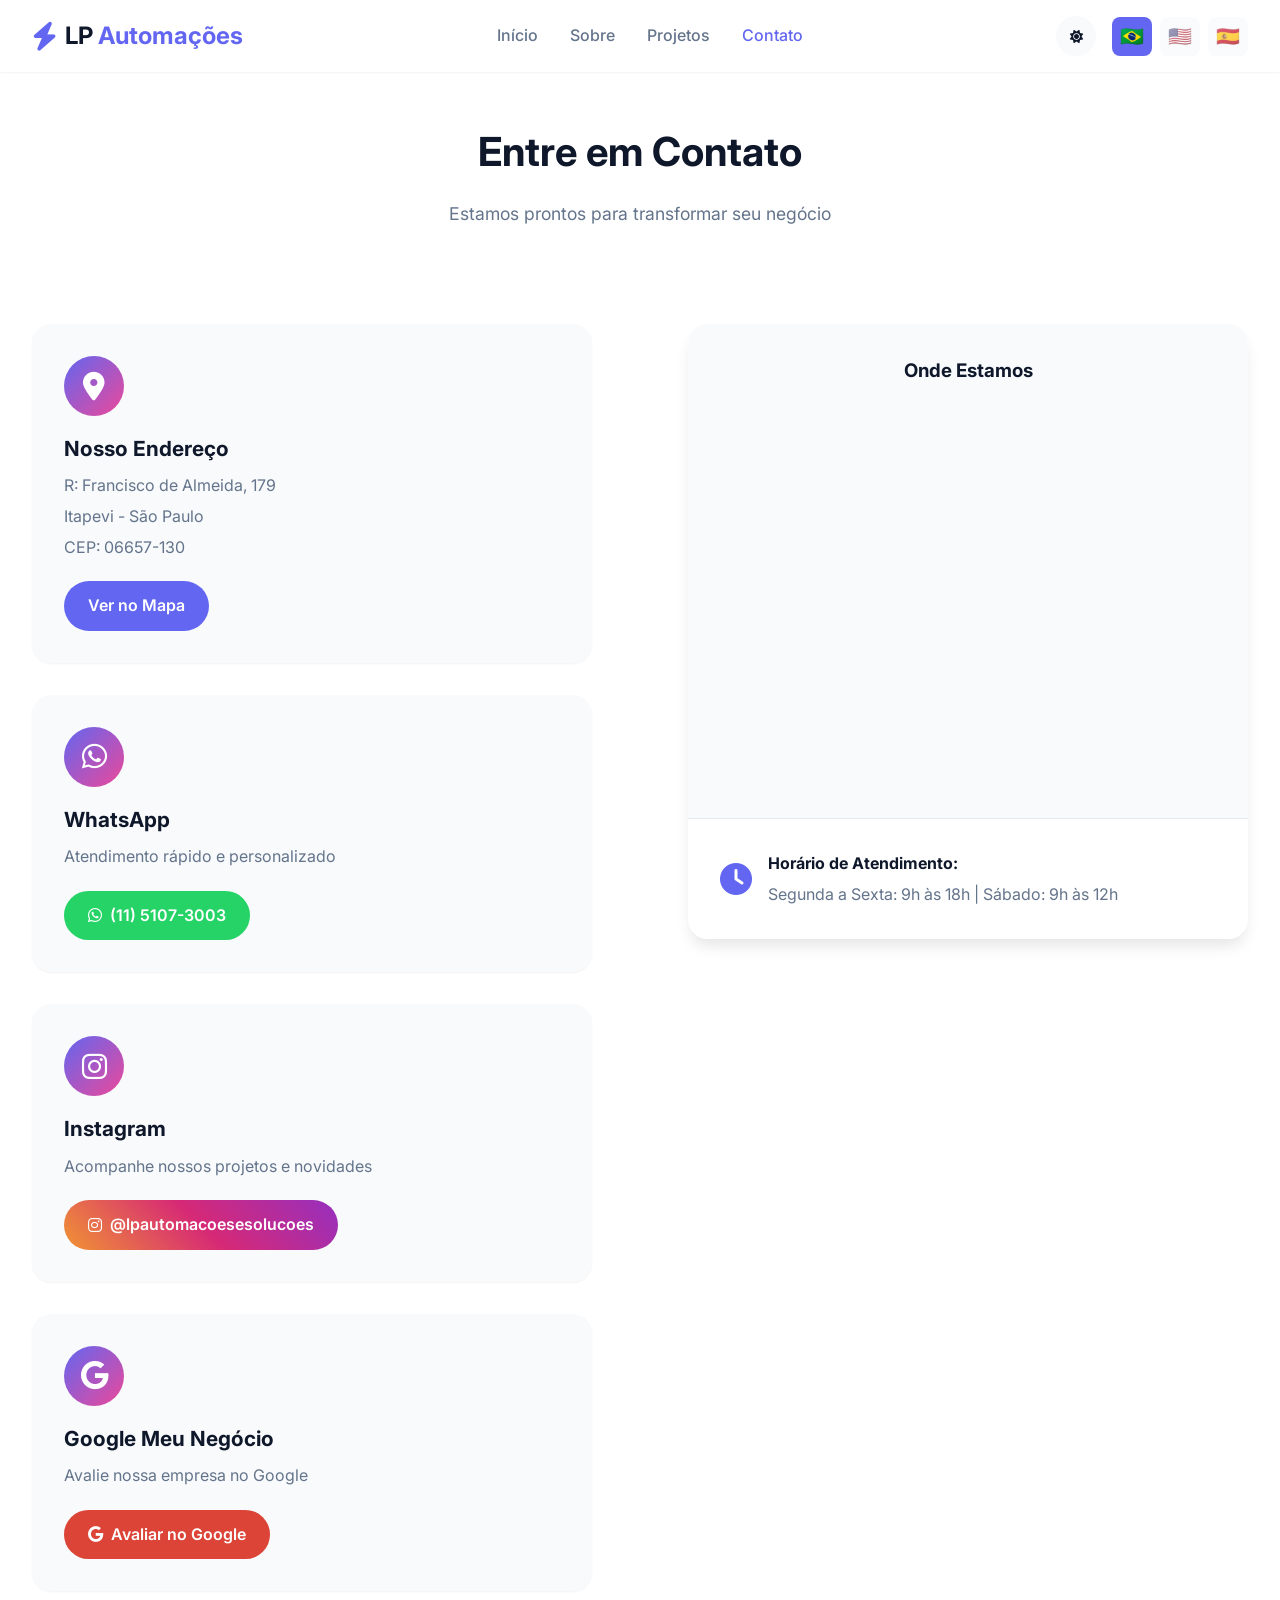
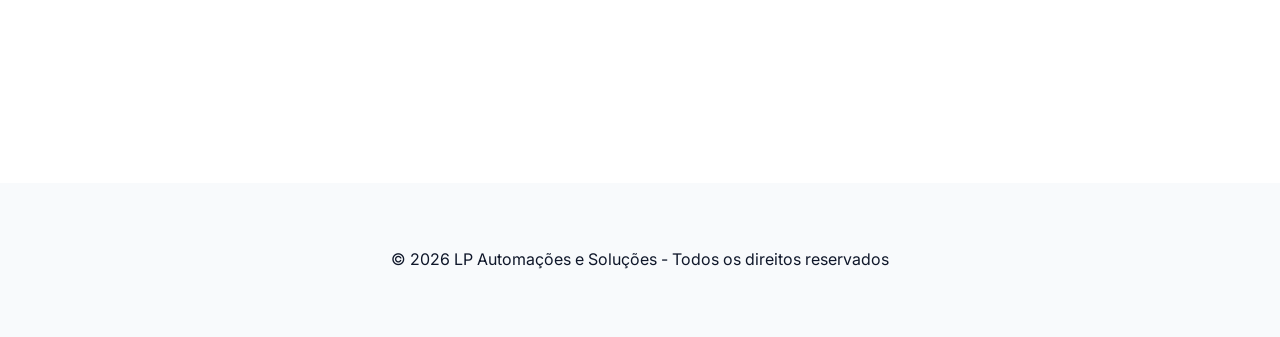
==== pages/contato.html @ f77b6e3c "Subindo site oficial da LP Automacoes" ====
<!DOCTYPE html>
<html lang="pt-BR">
<head>
    <meta charset="UTF-8">
    <meta name="viewport" content="width=device-width, initial-scale=1.0">
    <title>LP Automações - Contato</title>
    
    <!-- CSS -->    
    <link rel="stylesheet" href="../css/contato.css">
    <link rel="stylesheet" href="../css/light-theme.css" id="theme-style">
    
    <!-- Font Awesome -->
    <link rel="stylesheet" href="https://cdnjs.cloudflare.com/ajax/libs/font-awesome/6.5.1/css/all.min.css">
    
    <!-- Google Fonts -->
    <link href="https://fonts.googleapis.com/css2?family=Inter:wght@300;400;500;600;700;800&display=swap" rel="stylesheet">
</head>
<body>
    <!-- Header -->
    <header class="header">
        <div class="container">
            <div class="logo">
                <i class="fas fa-bolt"></i>
                <span>LP <span class="highlight">Automações</span></span>
            </div>
            <nav class="nav-menu">
                <ul>
                    <li><a href="../index.html" class="nav-link" data-i18n="nav.home">Início</a></li>
                    <li><a href="sobre.html" class="nav-link" data-i18n="nav.sobre">Sobre</a></li>
                    <li><a href="projetos.html" class="nav-link" data-i18n="nav.projetos">Projetos</a></li>
                    <li><a href="contato.html" class="nav-link active" data-i18n="nav.contato">Contato</a></li>
                </ul>
            </nav>
            <div class="nav-controls">
                <button id="theme-toggle" class="control-btn">
                    <i class="fas fa-sun"></i>
                </button>
                <div class="language-selector">
                    <button class="lang-btn" data-lang="pt-BR" title="Português">🇧🇷</button>
                    <button class="lang-btn" data-lang="en-US" title="English">🇺🇸</button>
                    <button class="lang-btn" data-lang="es-ES" title="Español">🇪🇸</button>
                </div>
            </div>
            <div class="mobile-menu-btn">
                <i class="fas fa-bars"></i>
            </div>
        </div>
    </header>

    <!-- Contato Section -->
    <section class="contato">
        <div class="container">
            <div class="section-header">
                <h2 data-i18n="contato.titulo">Entre em <span class="gradient-text">Contato</span></h2>
                <p data-i18n="contato.subtitulo">Estamos prontos para transformar seu negócio</p>
            </div>

            <div class="contato-grid">
                <!-- Lado Esquerdo - Informações -->
                <div class="contato-info">
                    <div class="info-card">
                        <div class="info-icon">
                            <i class="fas fa-map-marker-alt"></i>
                        </div>
                        <h3 data-i18n="contato.endereco.titulo">Nosso Endereço</h3>
                        <p>R: Francisco de Almeida, 179</p>
                        <p>Itapevi - São Paulo</p>
                        <p>CEP: 06657-130</p>
                        <a href="https://maps.google.com/?q=Francisco+de+Almeida,179,Itapevi,SP" target="_blank" class="btn-mapa" data-i18n="contato.endereco.btn">Ver no Mapa</a>
                    </div>

                    <div class="info-card">
                        <div class="info-icon">
                            <i class="fab fa-whatsapp"></i>
                        </div>
                        <h3 data-i18n="contato.whatsapp.titulo">WhatsApp</h3>
                        <p data-i18n="contato.whatsapp.sub">Atendimento rápido e personalizado</p>
                        <a href="https://wa.me/551151073003?text=Olá!%20Vim%20pelo%20site%20LP%20Automações%20e%20gostaria%20de%20mais%20informações%20sobre%20os%20serviços." target="_blank" class="btn-whatsapp">
                            <i class="fab fa-whatsapp"></i> (11) 5107-3003
                        </a>
                    </div>

                    <div class="info-card">
                        <div class="info-icon">
                            <i class="fab fa-instagram"></i>
                        </div>
                        <h3 data-i18n="contato.instagram.titulo">Instagram</h3>
                        <p data-i18n="contato.instagram.sub">Acompanhe nossos projetos e novidades</p>
                        <a href="https://www.instagram.com/lpautomacoesesolucoes/" target="_blank" class="btn-instagram">
                            <i class="fab fa-instagram"></i> @lpautomacoesesolucoes
                        </a>
                    </div>

                    <div class="info-card">
                        <div class="info-icon">
                            <i class="fab fa-google"></i>
                        </div>
                        <h3 data-i18n="contato.google.titulo">Google Meu Negócio</h3>
                        <p data-i18n="contato.google.sub">Avalie nossa empresa no Google</p>
                        <a href="https://share.google/zbVt1het4mjmB38Cn" target="_blank" class="btn-google">
                            <i class="fab fa-google"></i> Avaliar no Google
                        </a>
                    </div>
                </div>

                <!-- Lado Direito - Mapa -->
                <div class="contato-mapa">
                    <div class="mapa-card">
                        <h3 data-i18n="contato.mapa.titulo">Onde Estamos</h3>
                        <div class="mapa-container">
                            <iframe 
                                src="https://www.google.com/maps/embed?pb=!1m18!1m12!1m3!1d3661.024356957837!2d-46.938513!3d-23.443164!2m3!1f0!2f0!3f0!3m2!1i1024!2i768!4f13.1!3m3!1m2!1s0x94cec8b5d3e9d0e9%3A0x0!2zR8OjbWVzLCBSdWEgRnJhbmNpc2NvIGRlIEFsbWVpZGEsIDE3OSAtIEl0YXBldmksIFNQLCAwNjY1Ny0xMzA!5e0!3m2!1spt-BR!2sbr!4v1700000000000!5m2!1spt-BR!2sbr" 
                                width="100%" 
                                height="400" 
                                style="border:0;" 
                                allowfullscreen="" 
                                loading="lazy" 
                                referrerpolicy="no-referrer-when-downgrade">
                            </iframe>
                        </div>
                        <div class="horario-atendimento">
                            <i class="fas fa-clock"></i>
                            <div>
                                <strong data-i18n="contato.horario.titulo">Horário de Atendimento:</strong>
                                <p data-i18n="contato.horario.desc">Segunda a Sexta: 9h às 18h | Sábado: 9h às 12h</p>
                            </div>
                        </div>
                    </div>
                </div>
            </div>
        </div>
    </section>

    <!-- Footer -->
    <footer class="footer">
        <div class="container">
            <p>&copy; 2026 LP Automações e Soluções - <span data-i18n="footer.rights">Todos os direitos reservados</span></p>
        </div>
    </footer>

    <!-- Scripts -->    
    <script src="../js/contato.js"></script> 
</body>
</html>
---- css/contato.css ----
/* ========== VARIÁVEIS ========== */
:root {
    --primary: #6366f1;
    --primary-dark: #4f46e5;
    --secondary: #ec4899;
    --spacing-xs: 0.5rem;
    --spacing-sm: 1rem;
    --spacing-md: 2rem;
    --spacing-lg: 4rem;
    --spacing-xl: 6rem;
    --shadow-sm: 0 1px 2px 0 rgb(0 0 0 / 0.05);
    --shadow-md: 0 4px 6px -1px rgb(0 0 0 / 0.1);
    --shadow-lg: 0 10px 15px -3px rgb(0 0 0 / 0.1);
    --transition: all 0.3s ease;
}

* {
    margin: 0;
    padding: 0;
    box-sizing: border-box;
}

body {
    font-family: 'Inter', sans-serif;
    line-height: 1.6;
    overflow-x: hidden;
    transition: var(--transition);
}

.container {
    max-width: 1280px;
    margin: 0 auto;
    padding: 0 var(--spacing-md);
}

/* ========== HEADER ========== */
.header {
    position: fixed;
    top: 0;
    left: 0;
    width: 100%;
    backdrop-filter: blur(10px);
    z-index: 1000;
    transition: var(--transition);
    box-shadow: var(--shadow-sm);
    background: var(--bg-primary);
}

.header .container {
    display: flex;
    justify-content: space-between;
    align-items: center;
    padding: var(--spacing-sm) var(--spacing-md);
}

.logo {
    display: flex;
    align-items: center;
    gap: 0.5rem;
    font-size: 1.5rem;
    font-weight: 700;
    color: var(--text-primary);
}

.logo i {
    color: var(--primary);
    font-size: 1.8rem;
}

.logo .highlight {
    color: var(--primary);
}

/* ========== NAVEGAÇÃO DESKTOP ========== */
.nav-menu ul {
    display: flex;
    gap: var(--spacing-md);
    list-style: none;
}

.nav-link {
    text-decoration: none;
    font-weight: 500;
    transition: var(--transition);
    color: var(--text-secondary);
}

.nav-link:hover,
.nav-link.active {
    color: var(--primary);
}

/* ========== CONTROLES (TEMA E IDIOMA) ========== */
.nav-controls {
    display: flex;
    align-items: center;
    gap: var(--spacing-sm);
}

.control-btn {
    background: var(--bg-secondary);
    border: none;
    width: 40px;
    height: 40px;
    border-radius: 50%;
    cursor: pointer;
    transition: var(--transition);
    color: var(--text-primary);
}

.control-btn:hover {
    background: var(--primary);
    color: white;
    transform: rotate(15deg);
}

.language-selector {
    display: flex;
    gap: 0.5rem;
}

.lang-btn {
    background: var(--bg-secondary);
    border: none;
    padding: 0.5rem;
    border-radius: 8px;
    cursor: pointer;
    transition: var(--transition);
    font-size: 1.2rem;
    opacity: 0.7;
}

.lang-btn:hover {
    opacity: 1;
    transform: scale(1.05);
}

.lang-btn.active {
    opacity: 1;
    background: var(--primary);
}

/* ========== BOTÃO MOBILE ========== */
.mobile-menu-btn {
    display: none;
    font-size: 1.5rem;
    cursor: pointer;
    color: var(--text-primary);
    background: none;
    border: none;
    width: 40px;
    height: 40px;
    border-radius: 8px;
    z-index: 1002;
}

/* ========== MENU MOBILE (SIDEBAR) ========== */
@media (max-width: 768px) {
    .nav-controls {
        display: none;
    }
    
    .mobile-menu-btn {
        display: block;
    }
    
    .nav-menu {
        position: fixed;
        top: 0;
        left: -280px;
        width: 280px;
        height: 100vh;
        background: var(--bg-primary);
        transition: left 0.3s ease;
        z-index: 1001;
        padding: 80px 24px 24px 24px;
        overflow-y: auto;
        box-shadow: 2px 0 10px rgba(0, 0, 0, 0.1);
    }
    
    .nav-menu.active {
        left: 0;
    }
    
    .nav-menu ul {
        flex-direction: column;
        align-items: flex-start;
        gap: 1.5rem;
    }
    
    .nav-link {
        font-size: 1.2rem;
        padding: 8px 0;
        display: block;
    }
    
    body.menu-open::before {
        content: '';
        position: fixed;
        top: 0;
        left: 0;
        right: 0;
        bottom: 0;
        background: rgba(0, 0, 0, 0.5);
        z-index: 1000;
    }
    
    body.menu-open {
        overflow: hidden;
    }
}

/* ========== CONTATO SECTION ========== */
.contato {
    padding: 120px 0 var(--spacing-xl);
    min-height: 100vh;
}

.section-header {
    text-align: center;
    margin-bottom: var(--spacing-xl);
}

.section-header h2 {
    font-size: 2.5rem;
    font-weight: 700;
    margin-bottom: var(--spacing-sm);
}

.gradient-text {
    background: linear-gradient(135deg, var(--primary), var(--secondary));
    -webkit-background-clip: text;
    background-clip: text;
    color: transparent;
}

.section-header p {
    font-size: 1.1rem;
    color: var(--text-secondary);
}

/* ========== GRID CONTATO ========== */
.contato-grid {
    display: grid;
    grid-template-columns: 1fr 1fr;
    gap: var(--spacing-xl);
}

/* ========== LADO ESQUERDO - INFO CARDS ========== */
.contato-info {
    display: flex;
    flex-direction: column;
    gap: var(--spacing-md);
}

.info-card {
    background: var(--bg-secondary);
    border-radius: 20px;
    padding: var(--spacing-md);
    transition: var(--transition);
    box-shadow: var(--shadow-sm);
}

.info-card:hover {
    transform: translateY(-5px);
    box-shadow: var(--shadow-lg);
}

.info-icon {
    width: 60px;
    height: 60px;
    background: linear-gradient(135deg, var(--primary), var(--secondary));
    border-radius: 50%;
    display: flex;
    align-items: center;
    justify-content: center;
    margin-bottom: var(--spacing-sm);
}

.info-icon i {
    font-size: 1.8rem;
    color: white;
}

.info-card h3 {
    font-size: 1.3rem;
    margin-bottom: var(--spacing-xs);
    color: var(--text-primary);
}

.info-card p {
    color: var(--text-secondary);
    margin-bottom: 5px;
    line-height: 1.6;
}

/* ========== BOTÕES DE CONTATO ========== */
.btn-mapa, .btn-whatsapp, .btn-instagram, .btn-google {
    display: inline-flex;
    align-items: center;
    gap: 0.5rem;
    padding: 0.75rem 1.5rem;
    border-radius: 50px;
    text-decoration: none;
    font-weight: 600;
    margin-top: var(--spacing-sm);
    transition: var(--transition);
    border: none;
    cursor: pointer;
}

.btn-mapa {
    background: var(--primary);
    color: white;
}

.btn-mapa:hover {
    background: var(--primary-dark);
    transform: translateX(5px);
}

.btn-whatsapp {
    background: #25D366;
    color: white;
}

.btn-whatsapp:hover {
    background: #128C7E;
    transform: translateX(5px);
}

.btn-instagram {
    background: linear-gradient(45deg, #f09433, #d62976, #962fbf);
    color: white;
}

.btn-instagram:hover {
    transform: translateX(5px);
    filter: brightness(1.05);
}

.btn-google {
    background: #DB4437;
    color: white;
}

.btn-google:hover {
    background: #C53929;
    transform: translateX(5px);
}

/* ========== LADO DIREITO - MAPA ========== */
.contato-mapa {
    position: sticky;
    top: 100px;
    height: fit-content;
}

.mapa-card {
    background: var(--bg-secondary);
    border-radius: 20px;
    overflow: hidden;
    box-shadow: var(--shadow-lg);
}

.mapa-card h3 {
    padding: var(--spacing-md);
    margin: 0;
    text-align: center;
    color: var(--text-primary);
}

.mapa-container {
    width: 100%;
    height: 400px;
    overflow: hidden;
}

.mapa-container iframe {
    width: 100%;
    height: 100%;
}

.horario-atendimento {
    display: flex;
    align-items: center;
    gap: var(--spacing-sm);
    padding: var(--spacing-md);
    background: var(--bg-primary);
    border-top: 1px solid var(--border-color);
}

.horario-atendimento i {
    font-size: 2rem;
    color: var(--primary);
}

.horario-atendimento strong {
    display: block;
    margin-bottom: 5px;
    color: var(--text-primary);
}

.horario-atendimento p {
    color: var(--text-secondary);
    margin: 0;
}

/* ========== FOOTER ========== */
.footer {
    background: var(--bg-secondary);
    padding: var(--spacing-lg) 0;
    text-align: center;
    margin-top: var(--spacing-xl);
}

/* ========== RESPONSIVO ========== */
@media (max-width: 1024px) {
    .contato {
        padding: 100px 0 var(--spacing-lg);
    }
    
    .section-header h2 {
        font-size: 2.2rem;
    }
}

@media (max-width: 768px) {
    .contato {
        padding: 90px 0 var(--spacing-lg);
    }
    
    .contato-grid {
        grid-template-columns: 1fr;
        gap: var(--spacing-lg);
    }
    
    .contato-mapa {
        position: static;
    }
    
    .mapa-container {
        height: 300px;
    }
    
    .section-header h2 {
        font-size: 1.8rem;
    }
    
    .info-card h3 {
        font-size: 1.1rem;
    }
    
    .btn-mapa, .btn-whatsapp, .btn-instagram, .btn-google {
        padding: 0.6rem 1.2rem;
        font-size: 0.9rem;
    }
}

@media (max-width: 480px) {
    .contato {
        padding: 80px 0 var(--spacing-md);
    }
    
    .section-header h2 {
        font-size: 1.5rem;
    }
    
    .mapa-container {
        height: 250px;
    }
    
    .horario-atendimento {
        flex-direction: column;
        text-align: center;
    }
}

/* ========== FILTRO PARA O MAPA NO TEMA ESCURO ========== */
body.dark-theme .mapa-container iframe {
    filter: invert(1) hue-rotate(180deg);
}
---- css/light-theme.css ----
:root {
    --bg-primary: #ffffff;
    --bg-secondary: #f8fafc;
    --text-primary: #0f172a;
    --text-secondary: #64748b;
    --border-color: #e2e8f0;
}

body {
    background: var(--bg-primary);
    color: var(--text-primary);
}

.header {
    background: rgba(255, 255, 255, 0.9);
}
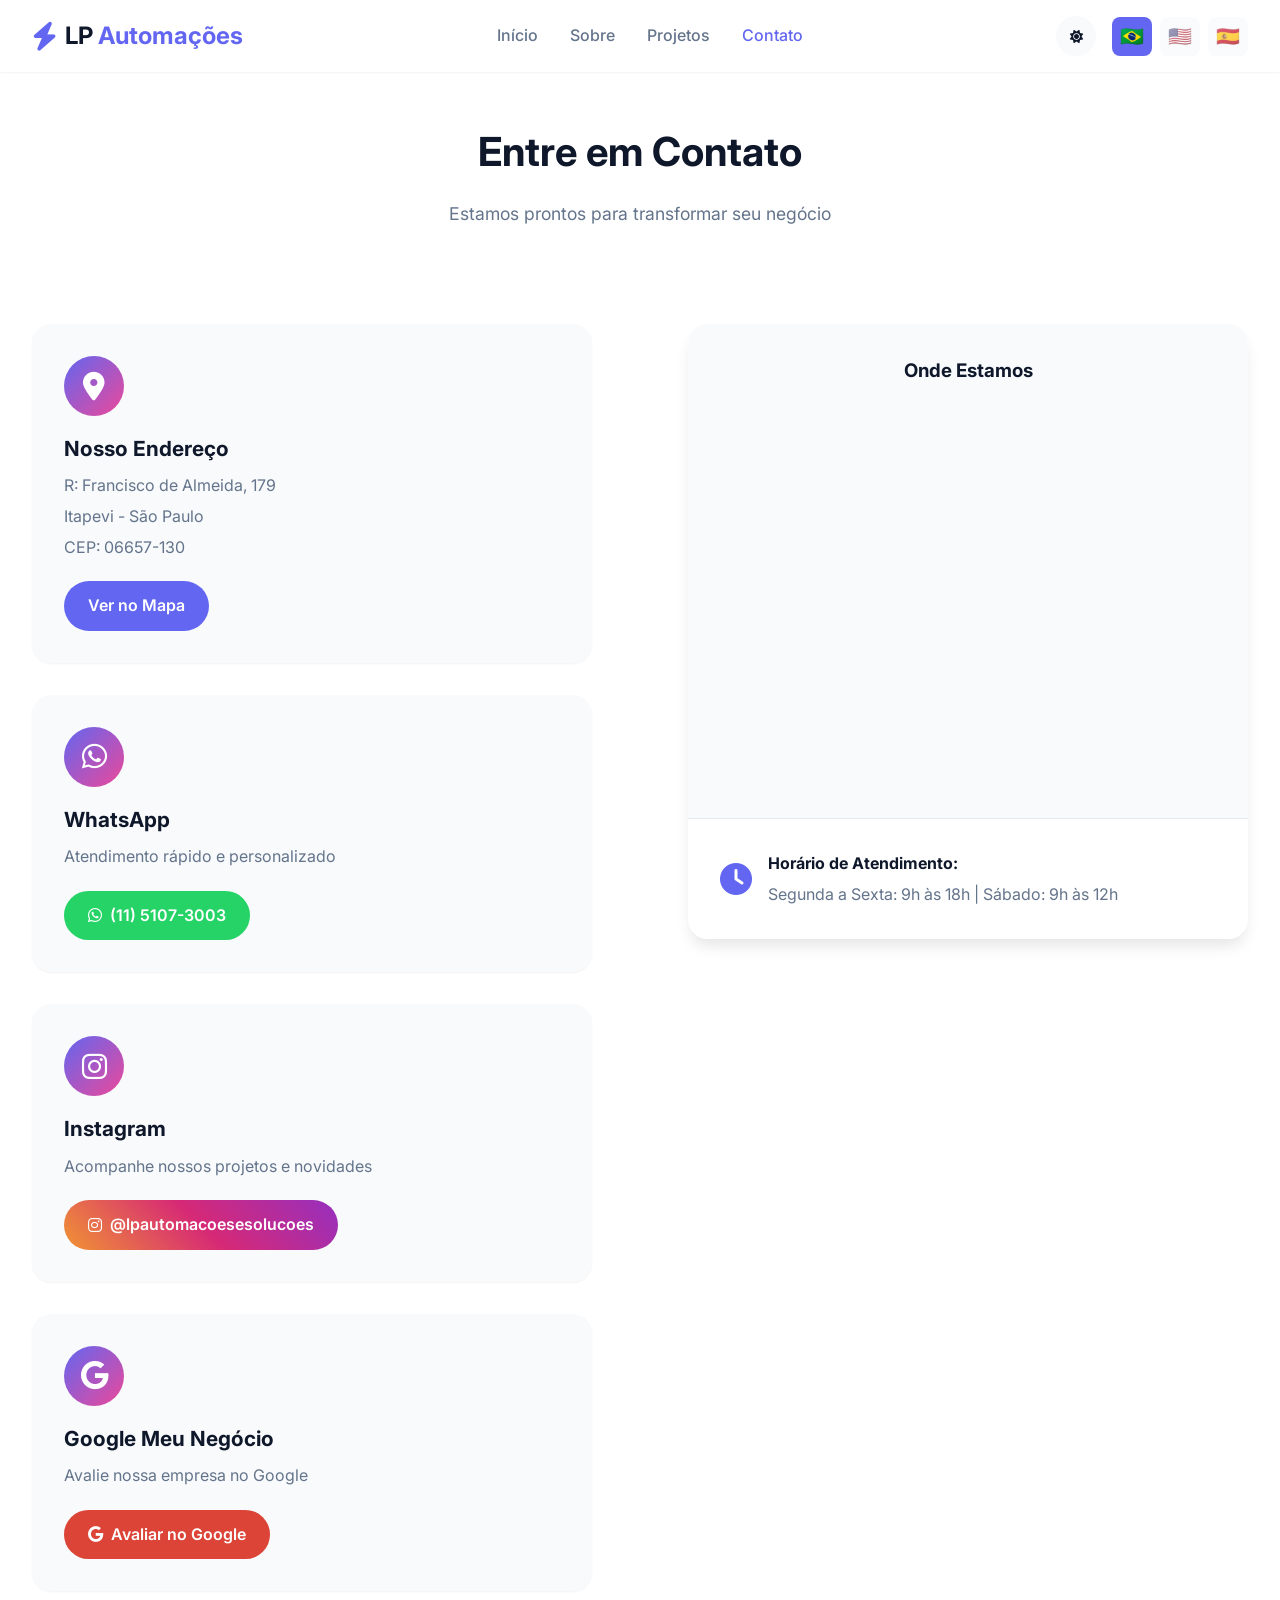
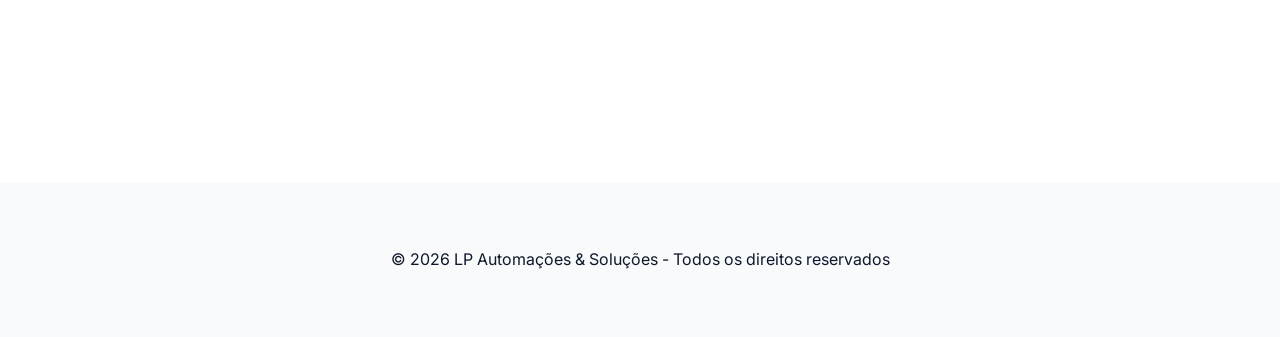
==== commit 474d53ba: "Correcao na nomenclatura do site." ====
--- a/pages/contato.html
+++ b/pages/contato.html
@@ -134,7 +134,7 @@
     <!-- Footer -->
     <footer class="footer">
         <div class="container">
-            <p>&copy; 2026 LP Automações e Soluções - <span data-i18n="footer.rights">Todos os direitos reservados</span></p>
+            <p>&copy; 2026 LP Automações & Soluções - <span data-i18n="footer.rights">Todos os direitos reservados</span></p>
         </div>
     </footer>
 
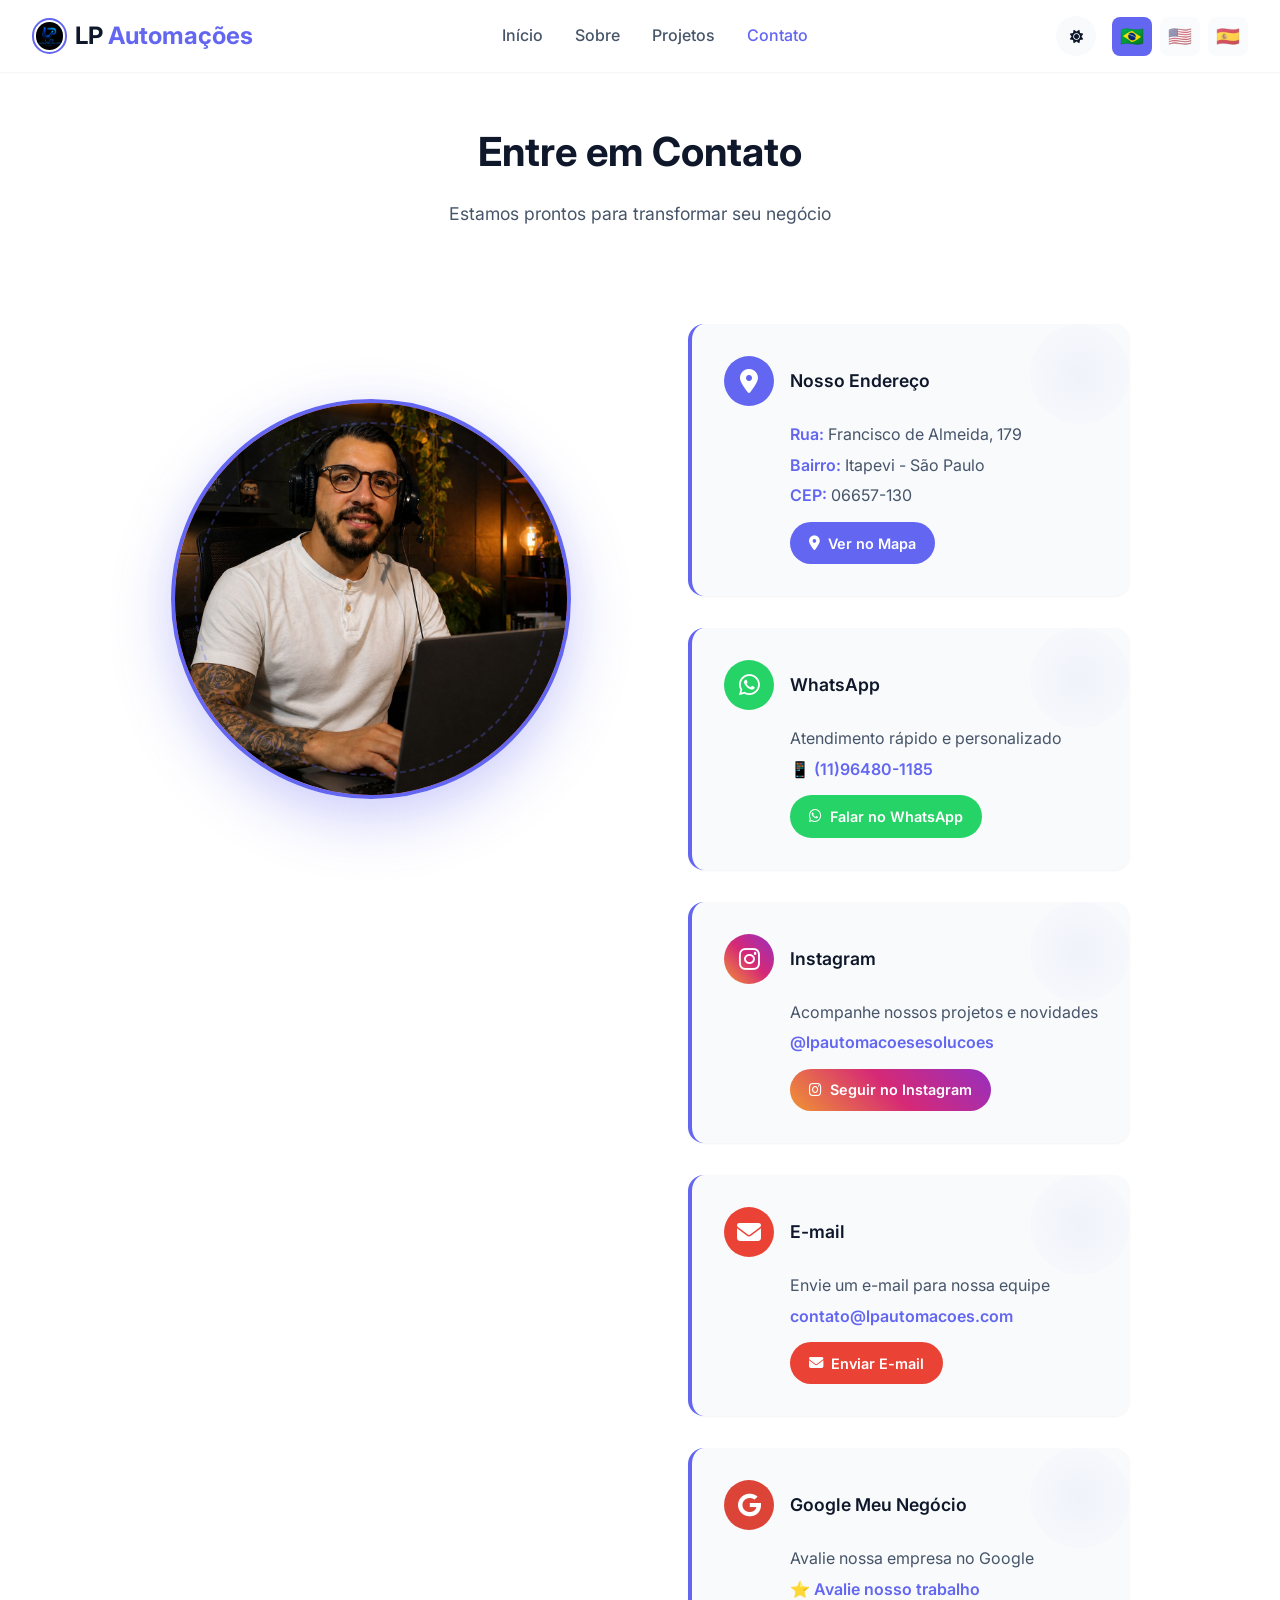
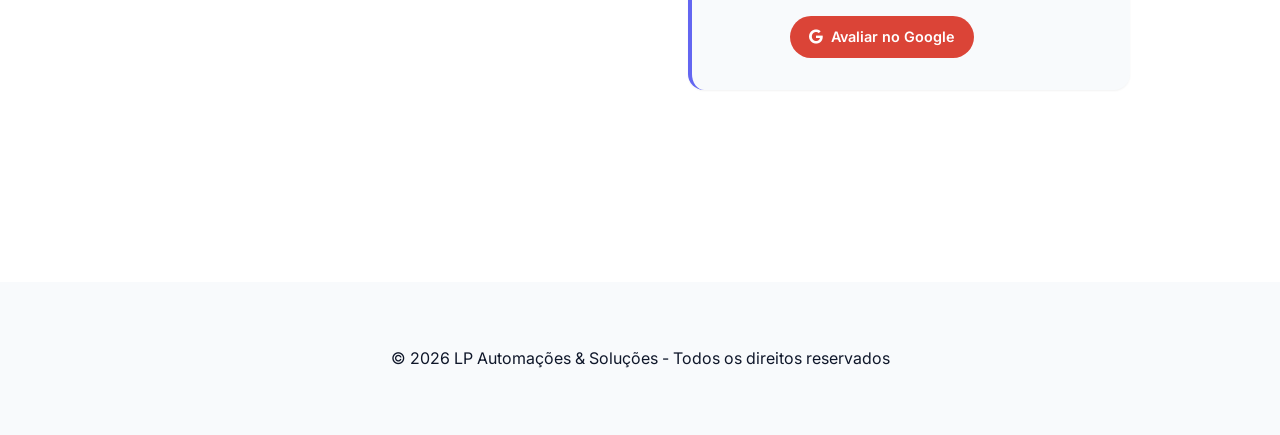
==== commit 4898e7da: "Atualizando e adicionando novas fotos no site." ====
--- a/pages/contato.html
+++ b/pages/contato.html
@@ -20,7 +20,7 @@
     <header class="header">
         <div class="container">
             <div class="logo">
-                <i class="fas fa-bolt"></i>
+                <img src="../assets/logo-lp.png" alt="LP Automações" class="logo-img">
                 <span>LP <span class="highlight">Automações</span></span>
             </div>
             <nav class="nav-menu">
@@ -56,74 +56,104 @@
             </div>
 
             <div class="contato-grid">
-                <!-- Lado Esquerdo - Informações -->
-                <div class="contato-info">
-                    <div class="info-card">
-                        <div class="info-icon">
-                            <i class="fas fa-map-marker-alt"></i>
+                <!-- Lado Esquerdo - Foto -->
+                <div class="contato-foto">
+                    <div class="foto-container">
+                        <img src="../assets/eu-tatto.jpeg" alt="Leonardo Possan - CEO LP Automações">
+                        <div class="foto-overlay">
+                            <div class="overlay-content">
+                                <i class="fas fa-quote-right"></i>
+                                <p>"Tecnologia que transforma negócios"</p>
+                            </div>
                         </div>
-                        <h3 data-i18n="contato.endereco.titulo">Nosso Endereço</h3>
-                        <p>R: Francisco de Almeida, 179</p>
-                        <p>Itapevi - São Paulo</p>
-                        <p>CEP: 06657-130</p>
-                        <a href="https://maps.google.com/?q=Francisco+de+Almeida,179,Itapevi,SP" target="_blank" class="btn-mapa" data-i18n="contato.endereco.btn">Ver no Mapa</a>
-                    </div>
-
-                    <div class="info-card">
-                        <div class="info-icon">
-                            <i class="fab fa-whatsapp"></i>
-                        </div>
-                        <h3 data-i18n="contato.whatsapp.titulo">WhatsApp</h3>
-                        <p data-i18n="contato.whatsapp.sub">Atendimento rápido e personalizado</p>
-                        <a href="https://wa.me/551151073003?text=Olá!%20Vim%20pelo%20site%20LP%20Automações%20e%20gostaria%20de%20mais%20informações%20sobre%20os%20serviços." target="_blank" class="btn-whatsapp">
-                            <i class="fab fa-whatsapp"></i> (11) 5107-3003
-                        </a>
-                    </div>
-
-                    <div class="info-card">
-                        <div class="info-icon">
-                            <i class="fab fa-instagram"></i>
-                        </div>
-                        <h3 data-i18n="contato.instagram.titulo">Instagram</h3>
-                        <p data-i18n="contato.instagram.sub">Acompanhe nossos projetos e novidades</p>
-                        <a href="https://www.instagram.com/lpautomacoesesolucoes/" target="_blank" class="btn-instagram">
-                            <i class="fab fa-instagram"></i> @lpautomacoesesolucoes
-                        </a>
-                    </div>
-
-                    <div class="info-card">
-                        <div class="info-icon">
-                            <i class="fab fa-google"></i>
-                        </div>
-                        <h3 data-i18n="contato.google.titulo">Google Meu Negócio</h3>
-                        <p data-i18n="contato.google.sub">Avalie nossa empresa no Google</p>
-                        <a href="https://share.google/zbVt1het4mjmB38Cn" target="_blank" class="btn-google">
-                            <i class="fab fa-google"></i> Avaliar no Google
-                        </a>
                     </div>
                 </div>
 
-                <!-- Lado Direito - Mapa -->
-                <div class="contato-mapa">
-                    <div class="mapa-card">
-                        <h3 data-i18n="contato.mapa.titulo">Onde Estamos</h3>
-                        <div class="mapa-container">
-                            <iframe 
-                                src="https://www.google.com/maps/embed?pb=!1m18!1m12!1m3!1d3661.024356957837!2d-46.938513!3d-23.443164!2m3!1f0!2f0!3f0!3m2!1i1024!2i768!4f13.1!3m3!1m2!1s0x94cec8b5d3e9d0e9%3A0x0!2zR8OjbWVzLCBSdWEgRnJhbmNpc2NvIGRlIEFsbWVpZGEsIDE3OSAtIEl0YXBldmksIFNQLCAwNjY1Ny0xMzA!5e0!3m2!1spt-BR!2sbr!4v1700000000000!5m2!1spt-BR!2sbr" 
-                                width="100%" 
-                                height="400" 
-                                style="border:0;" 
-                                allowfullscreen="" 
-                                loading="lazy" 
-                                referrerpolicy="no-referrer-when-downgrade">
-                            </iframe>
+                <!-- Lado Direito - Cards de Contato -->
+                <div class="contato-cards">
+                    <!-- Card 1: Endereço -->
+                    <div class="contato-card">
+                        <div class="card-header">
+                            <div class="card-icon endereco">
+                                <i class="fas fa-map-marker-alt"></i>
+                            </div>
+                            <h3 data-i18n="contato.endereco.titulo">Nosso Endereço</h3>
                         </div>
-                        <div class="horario-atendimento">
-                            <i class="fas fa-clock"></i>
-                            <div>
-                                <strong data-i18n="contato.horario.titulo">Horário de Atendimento:</strong>
-                                <p data-i18n="contato.horario.desc">Segunda a Sexta: 9h às 18h | Sábado: 9h às 12h</p>
+                        <div class="card-content">
+                            <p><span class="destaque">Rua:</span> Francisco de Almeida, 179</p>
+                            <p><span class="destaque">Bairro:</span> Itapevi - São Paulo</p>
+                            <p><span class="destaque">CEP:</span> 06657-130</p>
+                            <a href="https://maps.google.com/?q=Francisco+de+Almeida,179,Itapevi,SP" target="_blank" class="btn-contato mapa">
+                                <i class="fas fa-location-dot"></i> Ver no Mapa
+                            </a>
+                        </div>
+                    </div>
+
+                    <!-- Card 2: WhatsApp -->
+                    <div class="contato-card">
+                        <div class="card-header">
+                            <div class="card-icon whatsapp">
+                                <i class="fab fa-whatsapp"></i>
                             </div>
+                            <h3 data-i18n="contato.whatsapp.titulo">WhatsApp</h3>
+                        </div>
+                        <div class="card-content">
+                            <p>Atendimento rápido e personalizado</p>
+                            <p><span class="destaque">📱 (11)96480-1185</span></p>
+                            <a href="https://wa.me/5511964801185" target="_blank" class="btn-contato whatsapp">
+                                <i class="fab fa-whatsapp"></i> Falar no WhatsApp
+                            </a>
+                        </div>
+                    </div>
+
+                    <!-- Card 3: Instagram -->
+                    <div class="contato-card">
+                        <div class="card-header">
+                            <div class="card-icon instagram">
+                                <i class="fab fa-instagram"></i>
+                            </div>
+                            <h3 data-i18n="contato.instagram.titulo">Instagram</h3>
+                        </div>
+                        <div class="card-content">
+                            <p>Acompanhe nossos projetos e novidades</p>
+                            <p><span class="destaque">@lpautomacoesesolucoes</span></p>
+                            <a href="https://www.instagram.com/lpautomacoesesolucoes/" target="_blank" class="btn-contato instagram">
+                                <i class="fab fa-instagram"></i> Seguir no Instagram
+                            </a>
+                        </div>
+                    </div>
+
+                    <!-- Card 4: Email -->
+                    <div class="contato-card">
+                        <div class="card-header">
+                            <div class="card-icon email">
+                                <i class="fas fa-envelope"></i>
+                            </div>
+                            <h3>E-mail</h3>
+                        </div>
+                        <div class="card-content">
+                            <p>Envie um e-mail para nossa equipe</p>
+                            <p><span class="destaque">contato@lpautomacoes.com</span></p>
+                            <a href="mailto:contato@lpautomacoes.com" class="btn-contato email">
+                                <i class="fas fa-envelope"></i> Enviar E-mail
+                            </a>
+                        </div>
+                    </div>
+
+                    <!-- Card 5: Google Meu Negócio -->
+                    <div class="contato-card">
+                        <div class="card-header">
+                            <div class="card-icon google">
+                                <i class="fab fa-google"></i>
+                            </div>
+                            <h3 data-i18n="contato.google.titulo">Google Meu Negócio</h3>
+                        </div>
+                        <div class="card-content">
+                            <p>Avalie nossa empresa no Google</p>
+                            <p><span class="destaque">⭐ Avalie nosso trabalho</span></p>
+                            <a href="https://share.google/zbVt1het4mjmB38Cn" target="_blank" class="btn-contato google">
+                                <i class="fab fa-google"></i> Avaliar no Google
+                            </a>
                         </div>
                     </div>
                 </div>
--- a/css/contato.css
+++ b/css/contato.css
@@ -1,4 +1,6 @@
-/* ========== VARIÁVEIS ========== */
+/* ========================================
+   1. VARIÁVEIS E RESET
+   ======================================== */
 :root {
     --primary: #6366f1;
     --primary-dark: #4f46e5;
@@ -11,7 +13,10 @@
     --shadow-sm: 0 1px 2px 0 rgb(0 0 0 / 0.05);
     --shadow-md: 0 4px 6px -1px rgb(0 0 0 / 0.1);
     --shadow-lg: 0 10px 15px -3px rgb(0 0 0 / 0.1);
+    --shadow-xl: 0 20px 60px rgba(99, 102, 241, 0.3);
     --transition: all 0.3s ease;
+    --radius: 16px;
+    --radius-full: 50%;
 }
 
 * {
@@ -33,7 +38,9 @@
     padding: 0 var(--spacing-md);
 }
 
-/* ========== HEADER ========== */
+/* ========================================
+   2. HEADER
+   ======================================== */
 .header {
     position: fixed;
     top: 0;
@@ -53,6 +60,7 @@
     padding: var(--spacing-sm) var(--spacing-md);
 }
 
+/* ---------- LOGO ---------- */
 .logo {
     display: flex;
     align-items: center;
@@ -62,16 +70,33 @@
     color: var(--text-primary);
 }
 
+.logo-img {
+    height: 2.2rem;
+    width: 2.2rem;
+    display: block;
+    object-fit: cover;
+    border-radius: var(--radius-full);
+    border: 2px solid var(--primary);
+    padding: 2px;
+    background: var(--bg-primary);
+    transition: var(--transition);
+}
+
+.logo-img:hover {
+    transform: scale(1.05);
+    border-color: var(--primary-dark);
+    box-shadow: 0 0 20px rgba(59, 130, 246, 0.3);
+}
+
 .logo i {
-    color: var(--primary);
-    font-size: 1.8rem;
+    display: none;
 }
 
 .logo .highlight {
     color: var(--primary);
 }
 
-/* ========== NAVEGAÇÃO DESKTOP ========== */
+/* ---------- NAVEGAÇÃO ---------- */
 .nav-menu ul {
     display: flex;
     gap: var(--spacing-md);
@@ -90,7 +115,7 @@
     color: var(--primary);
 }
 
-/* ========== CONTROLES (TEMA E IDIOMA) ========== */
+/* ---------- CONTROLES ---------- */
 .nav-controls {
     display: flex;
     align-items: center;
@@ -102,7 +127,7 @@
     border: none;
     width: 40px;
     height: 40px;
-    border-radius: 50%;
+    border-radius: var(--radius-full);
     cursor: pointer;
     transition: var(--transition);
     color: var(--text-primary);
@@ -140,7 +165,7 @@
     background: var(--primary);
 }
 
-/* ========== BOTÃO MOBILE ========== */
+/* ---------- MOBILE MENU ---------- */
 .mobile-menu-btn {
     display: none;
     font-size: 1.5rem;
@@ -154,7 +179,6 @@
     z-index: 1002;
 }
 
-/* ========== MENU MOBILE (SIDEBAR) ========== */
 @media (max-width: 768px) {
     .nav-controls {
         display: none;
@@ -210,10 +234,14 @@
     }
 }
 
-/* ========== CONTATO SECTION ========== */
+/* ========================================
+   3. CONTATO SECTION
+   ======================================== */
 .contato {
     padding: 120px 0 var(--spacing-xl);
     min-height: 100vh;
+    display: flex;
+    align-items: center;
 }
 
 .section-header {
@@ -239,174 +267,328 @@
     color: var(--text-secondary);
 }
 
-/* ========== GRID CONTATO ========== */
+/* ========================================
+   4. GRID CONTATO
+   ======================================== */
 .contato-grid {
     display: grid;
     grid-template-columns: 1fr 1fr;
     gap: var(--spacing-xl);
-}
-
-/* ========== LADO ESQUERDO - INFO CARDS ========== */
-.contato-info {
+    align-items: start;
+}
+
+/* ========================================
+   5. LADO ESQUERDO - FOTO (STICKY + FLUTUANTE)
+   ======================================== */
+.contato-foto {
+    position: sticky;
+    top: 100px;
+    align-self: flex-start;
+    display: flex;
+    justify-content: center;
+    align-items: center;
+    padding: 20px;
+    height: fit-content;
+    min-height: 550px;
+}
+
+/* ---------- Container da Imagem ---------- */
+.foto-container {
+    position: relative;
+    width: 400px;
+    height: 400px;
+    border-radius: var(--radius-full);
+    overflow: hidden;
+    box-shadow: var(--shadow-xl);
+    transition: var(--transition);
+    animation: float 3s ease-in-out infinite;
+    border: 4px solid var(--primary);
+}
+
+/* Animação de Flutuação */
+@keyframes float {
+    0%, 100% { transform: translateY(0px); }
+    50% { transform: translateY(-20px); }
+}
+
+/* ---------- Borda com Gradiente Animado ---------- */
+.foto-container::before {
+    content: '';
+    position: absolute;
+    top: -4px;
+    left: -4px;
+    right: -4px;
+    bottom: -4px;
+    border-radius: var(--radius-full);
+    background: linear-gradient(45deg, var(--primary), var(--secondary), var(--primary));
+    background-size: 300% 300%;
+    z-index: -1;
+    animation: gradientMove 4s ease-in-out infinite;
+}
+
+@keyframes gradientMove {
+    0%, 100% { background-position: 0% 50%; }
+    50% { background-position: 100% 50%; }
+}
+
+/* ---------- Imagem ---------- */
+.foto-container img {
+    width: 100%;
+    height: 100%;
+    display: block;
+    object-fit: cover;
+    transition: var(--transition);
+}
+
+.foto-container:hover {
+    transform: scale(1.05);
+    box-shadow: 0 30px 80px rgba(99, 102, 241, 0.5);
+}
+
+.foto-container:hover img {
+    transform: scale(1.1);
+}
+
+/* ---------- Overlay ---------- */
+.foto-overlay {
+    position: absolute;
+    bottom: 0;
+    left: 0;
+    right: 0;
+    height: 50%;
+    background: linear-gradient(0deg, rgba(99,102,241,0.9) 0%, rgba(99,102,241,0) 100%);
+    display: flex;
+    align-items: flex-end;
+    justify-content: center;
+    padding: var(--spacing-md);
+    transform: translateY(100%);
+    transition: var(--transition);
+}
+
+.foto-container:hover .foto-overlay {
+    transform: translateY(0);
+}
+
+.overlay-content {
+    text-align: center;
+    color: white;
+    opacity: 0;
+    transition: var(--transition);
+}
+
+.foto-container:hover .overlay-content {
+    opacity: 1;
+}
+
+.overlay-content i {
+    font-size: 2rem;
+    margin-bottom: var(--spacing-xs);
+    display: block;
+}
+
+.overlay-content p {
+    font-size: 1rem;
+    font-style: italic;
+    font-weight: 500;
+}
+
+/* ---------- Elementos Decorativos ---------- */
+.contato-foto::before {
+    content: '';
+    position: absolute;
+    width: 480px;
+    height: 480px;
+    border-radius: var(--radius-full);
+    background: radial-gradient(circle, rgba(99,102,241,0.1) 0%, transparent 70%);
+    animation: float 3.5s ease-in-out infinite reverse;
+    z-index: 0;
+}
+
+.contato-foto::after {
+    content: '';
+    position: absolute;
+    width: 350px;
+    height: 350px;
+    border-radius: var(--radius-full);
+    border: 2px dashed var(--primary);
+    opacity: 0.3;
+    animation: spin 20s linear infinite;
+    z-index: 0;
+}
+
+@keyframes spin {
+    0% { transform: rotate(0deg); }
+    100% { transform: rotate(360deg); }
+}
+
+/* ========================================
+   6. LADO DIREITO - CARDS DE CONTATO
+   ======================================== */
+.contato-cards {
+    position: relative;
+    z-index: 1;
     display: flex;
     flex-direction: column;
     gap: var(--spacing-md);
 }
 
-.info-card {
+/* ---------- Card Individual ---------- */
+.contato-card {
     background: var(--bg-secondary);
-    border-radius: 20px;
+    border-radius: var(--radius);
     padding: var(--spacing-md);
     transition: var(--transition);
     box-shadow: var(--shadow-sm);
-}
-
-.info-card:hover {
-    transform: translateY(-5px);
+    border-left: 4px solid var(--primary);
+    position: relative;
+    overflow: hidden;
+}
+
+.contato-card::before {
+    content: '';
+    position: absolute;
+    top: 0;
+    right: 0;
+    width: 100px;
+    height: 100px;
+    background: radial-gradient(circle, rgba(99,102,241,0.05) 0%, transparent 100%);
+    border-radius: var(--radius-full);
+}
+
+.contato-card:hover {
+    transform: translateX(10px);
     box-shadow: var(--shadow-lg);
 }
 
-.info-icon {
-    width: 60px;
-    height: 60px;
-    background: linear-gradient(135deg, var(--primary), var(--secondary));
-    border-radius: 50%;
+.contato-card .card-header {
+    display: flex;
+    align-items: center;
+    gap: var(--spacing-sm);
+    margin-bottom: var(--spacing-sm);
+}
+
+.contato-card .card-icon {
+    width: 50px;
+    height: 50px;
+    border-radius: var(--radius-full);
     display: flex;
     align-items: center;
     justify-content: center;
-    margin-bottom: var(--spacing-sm);
-}
-
-.info-icon i {
-    font-size: 1.8rem;
+    font-size: 1.5rem;
     color: white;
-}
-
-.info-card h3 {
-    font-size: 1.3rem;
-    margin-bottom: var(--spacing-xs);
+    flex-shrink: 0;
+}
+
+.contato-card .card-icon.whatsapp {
+    background: #25D366;
+}
+
+.contato-card .card-icon.instagram {
+    background: linear-gradient(45deg, #f09433, #d62976, #962fbf);
+}
+
+.contato-card .card-icon.email {
+    background: #EA4335;
+}
+
+.contato-card .card-icon.endereco {
+    background: var(--primary);
+}
+
+.contato-card .card-icon.google {
+    background: #DB4437;
+}
+
+.contato-card h3 {
+    font-size: 1.1rem;
+    font-weight: 600;
     color: var(--text-primary);
-}
-
-.info-card p {
+    margin: 0;
+}
+
+.contato-card .card-content {
+    padding-left: calc(50px + var(--spacing-sm));
+}
+
+.contato-card .card-content p {
     color: var(--text-secondary);
     margin-bottom: 5px;
     line-height: 1.6;
 }
 
-/* ========== BOTÕES DE CONTATO ========== */
-.btn-mapa, .btn-whatsapp, .btn-instagram, .btn-google {
+.contato-card .card-content .destaque {
+    color: var(--primary);
+    font-weight: 600;
+}
+
+/* ---------- Botões dos Cards ---------- */
+.btn-contato {
     display: inline-flex;
     align-items: center;
     gap: 0.5rem;
-    padding: 0.75rem 1.5rem;
+    padding: 0.6rem 1.2rem;
     border-radius: 50px;
     text-decoration: none;
     font-weight: 600;
-    margin-top: var(--spacing-sm);
+    font-size: 0.9rem;
+    margin-top: var(--spacing-xs);
     transition: var(--transition);
     border: none;
     cursor: pointer;
 }
 
-.btn-mapa {
+.btn-contato:hover {
+    transform: translateX(5px);
+}
+
+.btn-contato.whatsapp {
+    background: #25D366;
+    color: white;
+}
+
+.btn-contato.whatsapp:hover {
+    background: #128C7E;
+}
+
+.btn-contato.instagram {
+    background: linear-gradient(45deg, #f09433, #d62976, #962fbf);
+    color: white;
+}
+
+.btn-contato.instagram:hover {
+    filter: brightness(1.05);
+}
+
+.btn-contato.google {
+    background: #DB4437;
+    color: white;
+}
+
+.btn-contato.google:hover {
+    background: #C53929;
+}
+
+.btn-contato.mapa {
     background: var(--primary);
     color: white;
 }
 
-.btn-mapa:hover {
+.btn-contato.mapa:hover {
     background: var(--primary-dark);
-    transform: translateX(5px);
-}
-
-.btn-whatsapp {
-    background: #25D366;
+}
+
+.btn-contato.email {
+    background: #EA4335;
     color: white;
 }
 
-.btn-whatsapp:hover {
-    background: #128C7E;
-    transform: translateX(5px);
-}
-
-.btn-instagram {
-    background: linear-gradient(45deg, #f09433, #d62976, #962fbf);
-    color: white;
-}
-
-.btn-instagram:hover {
-    transform: translateX(5px);
-    filter: brightness(1.05);
-}
-
-.btn-google {
-    background: #DB4437;
-    color: white;
-}
-
-.btn-google:hover {
+.btn-contato.email:hover {
     background: #C53929;
-    transform: translateX(5px);
-}
-
-/* ========== LADO DIREITO - MAPA ========== */
-.contato-mapa {
-    position: sticky;
-    top: 100px;
-    height: fit-content;
-}
-
-.mapa-card {
-    background: var(--bg-secondary);
-    border-radius: 20px;
-    overflow: hidden;
-    box-shadow: var(--shadow-lg);
-}
-
-.mapa-card h3 {
-    padding: var(--spacing-md);
-    margin: 0;
-    text-align: center;
-    color: var(--text-primary);
-}
-
-.mapa-container {
-    width: 100%;
-    height: 400px;
-    overflow: hidden;
-}
-
-.mapa-container iframe {
-    width: 100%;
-    height: 100%;
-}
-
-.horario-atendimento {
-    display: flex;
-    align-items: center;
-    gap: var(--spacing-sm);
-    padding: var(--spacing-md);
-    background: var(--bg-primary);
-    border-top: 1px solid var(--border-color);
-}
-
-.horario-atendimento i {
-    font-size: 2rem;
-    color: var(--primary);
-}
-
-.horario-atendimento strong {
-    display: block;
-    margin-bottom: 5px;
-    color: var(--text-primary);
-}
-
-.horario-atendimento p {
-    color: var(--text-secondary);
-    margin: 0;
-}
-
-/* ========== FOOTER ========== */
+}
+
+/* ========================================
+   7. FOOTER
+   ======================================== */
 .footer {
     background: var(--bg-secondary);
     padding: var(--spacing-lg) 0;
@@ -414,17 +596,46 @@
     margin-top: var(--spacing-xl);
 }
 
-/* ========== RESPONSIVO ========== */
+/* ========================================
+   8. RESPONSIVO
+   ======================================== */
+
+/* ---------- Tablets ---------- */
 @media (max-width: 1024px) {
     .contato {
         padding: 100px 0 var(--spacing-lg);
     }
     
+    .contato-grid {
+        gap: var(--spacing-lg);
+    }
+    
     .section-header h2 {
         font-size: 2.2rem;
     }
-}
-
+    
+    .foto-container {
+        width: 320px;
+        height: 320px;
+    }
+    
+    .contato-foto::before {
+        width: 380px;
+        height: 380px;
+    }
+    
+    .contato-foto::after {
+        width: 280px;
+        height: 280px;
+    }
+    
+    .contato-foto {
+        top: 90px;
+        min-height: 450px;
+    }
+}
+
+/* ---------- Mobile Grande ---------- */
 @media (max-width: 768px) {
     .contato {
         padding: 90px 0 var(--spacing-lg);
@@ -435,28 +646,53 @@
         gap: var(--spacing-lg);
     }
     
-    .contato-mapa {
-        position: static;
-    }
-    
-    .mapa-container {
+    .contato-foto {
+        position: relative;
+        top: 0;
+        min-height: auto;
+        padding: 10px;
+    }
+    
+    .foto-container {
+        width: 250px;
+        height: 250px;
+    }
+    
+    .contato-foto::before {
+        width: 300px;
         height: 300px;
+    }
+    
+    .contato-foto::after {
+        width: 220px;
+        height: 220px;
     }
     
     .section-header h2 {
         font-size: 1.8rem;
     }
     
-    .info-card h3 {
-        font-size: 1.1rem;
-    }
-    
-    .btn-mapa, .btn-whatsapp, .btn-instagram, .btn-google {
-        padding: 0.6rem 1.2rem;
-        font-size: 0.9rem;
-    }
-}
-
+    .contato-card {
+        padding: var(--spacing-sm);
+    }
+    
+    .contato-card .card-content {
+        padding-left: 0;
+        margin-top: var(--spacing-xs);
+    }
+    
+    .contato-card .card-header {
+        flex-direction: column;
+        text-align: center;
+    }
+    
+    .btn-contato {
+        width: 100%;
+        justify-content: center;
+    }
+}
+
+/* ---------- Mobile Pequeno ---------- */
 @media (max-width: 480px) {
     .contato {
         padding: 80px 0 var(--spacing-md);
@@ -466,17 +702,24 @@
         font-size: 1.5rem;
     }
     
-    .mapa-container {
-        height: 250px;
-    }
-    
-    .horario-atendimento {
-        flex-direction: column;
-        text-align: center;
-    }
-}
-
-/* ========== FILTRO PARA O MAPA NO TEMA ESCURO ========== */
-body.dark-theme .mapa-container iframe {
-    filter: invert(1) hue-rotate(180deg);
+    .foto-container {
+        width: 200px;
+        height: 200px;
+    }
+    
+    .contato-foto::before {
+        width: 240px;
+        height: 240px;
+    }
+    
+    .contato-foto::after {
+        width: 180px;
+        height: 180px;
+    }
+    
+    .contato-card .card-icon {
+        width: 40px;
+        height: 40px;
+        font-size: 1.2rem;
+    }
 }
--- a/css/light-theme.css
+++ b/css/light-theme.css
@@ -2,8 +2,11 @@
     --bg-primary: #ffffff;
     --bg-secondary: #f8fafc;
     --text-primary: #0f172a;
-    --text-secondary: #64748b;
+    --text-secondary: #475569;
     --border-color: #e2e8f0;
+    --primary: #6366f1;
+    --primary-dark: #4f46e5;
+    --secondary: #ec4899;
 }
 
 body {
@@ -12,5 +15,5 @@
 }
 
 .header {
-    background: rgba(255, 255, 255, 0.9);
+    background: rgba(255, 255, 255, 0.95);
 }
